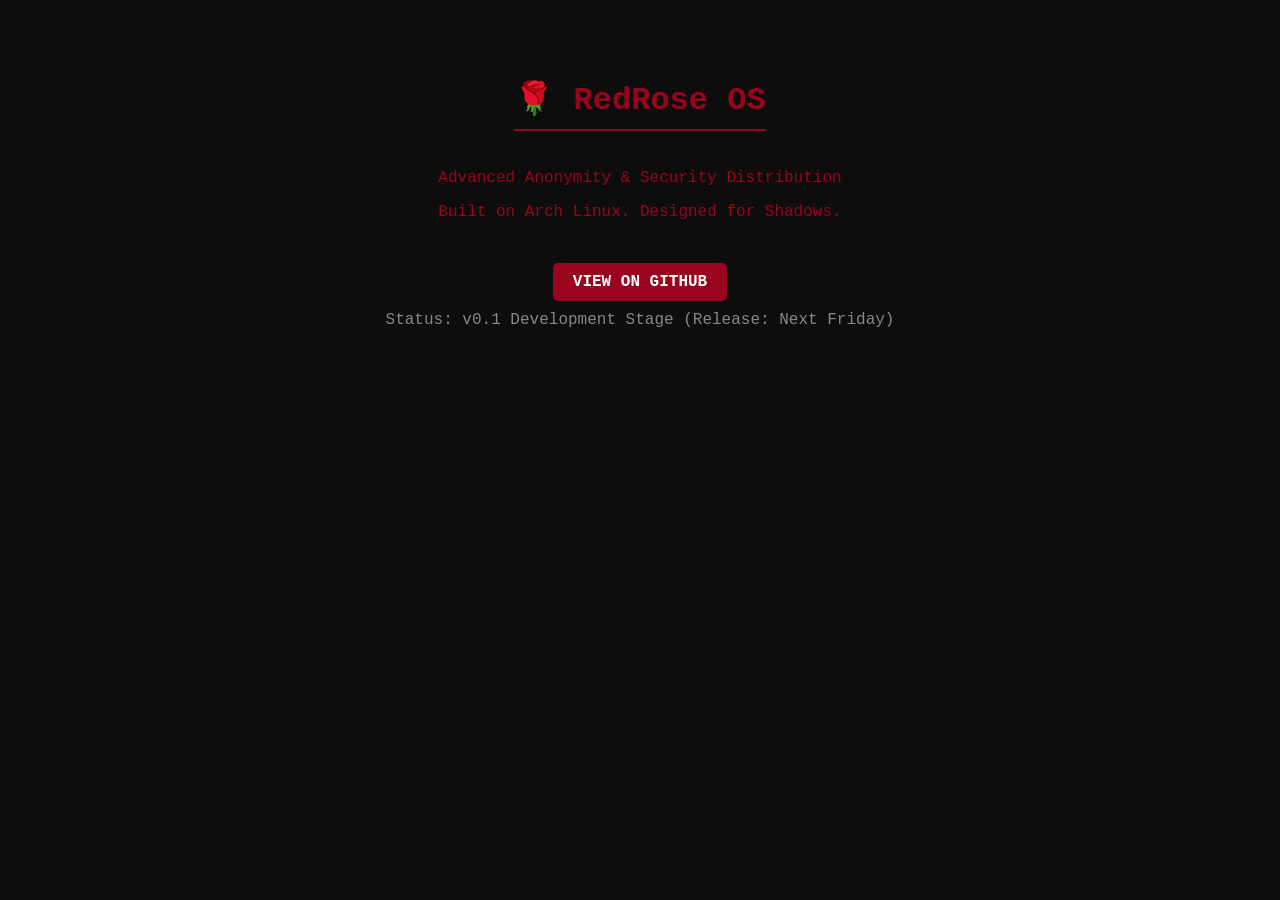
==== index.html @ 225e861d "Update index.html" ====
<!DOCTYPE html>
<html lang="en">
<head>
    <meta charset="UTF-8">
    <title>RedRose OS | Private & Powerful</title>
    <style>
        body { background-color: #0d0d0d; color: #9a031e; font-family: 'Courier New', Courier, monospace; text-align: center; padding: 50px; }
        h1 { border-bottom: 2px solid #9a031e; display: inline-block; padding-bottom: 10px; }
        .btn { color: #fff; background: #9a031e; padding: 10px 20px; text-decoration: none; border-radius: 5px; font-weight: bold; }
        .status { color: #888; margin-top: 20px; }
    </style>
</head>
<body>
    <h1>🌹 RedRose OS</h1>
    <p>Advanced Anonymity & Security Distribution</p>
    <p>Built on Arch Linux. Designed for Shadows.</p>
    <br><br>
    <a href="https://github.com/cdassapy/RedRoseOS" class="btn">VIEW ON GITHUB</a>
    <div class="status">Status: v0.1 Development Stage (Release: Next Friday)</div>
</body>
</html>
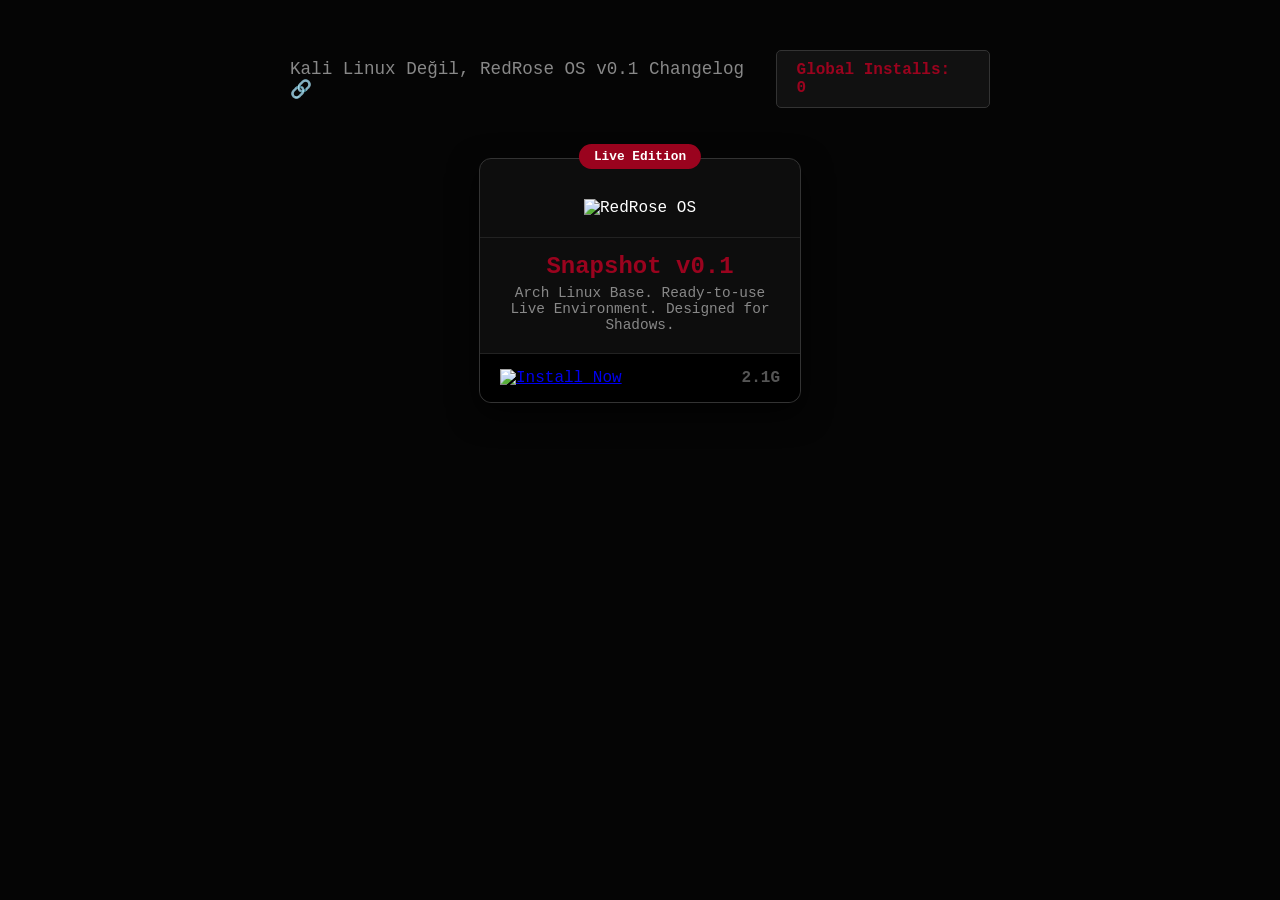
==== commit d2bf4517: "Update index.html" ====
--- a/index.html
+++ b/index.html
@@ -2,20 +2,41 @@
 <html lang="en">
 <head>
     <meta charset="UTF-8">
-    <title>RedRose OS | Private & Powerful</title>
-    <style>
-        body { background-color: #0d0d0d; color: #9a031e; font-family: 'Courier New', Courier, monospace; text-align: center; padding: 50px; }
-        h1 { border-bottom: 2px solid #9a031e; display: inline-block; padding-bottom: 10px; }
-        .btn { color: #fff; background: #9a031e; padding: 10px 20px; text-decoration: none; border-radius: 5px; font-weight: bold; }
-        .status { color: #888; margin-top: 20px; }
-    </style>
+    <meta name="viewport" content="width=device-width, initial-scale=1.0">
+    <title>RedROSE OS | Downloads</title>
+    <link rel="stylesheet" href="style.css">
 </head>
 <body>
-    <h1>🌹 RedRose OS</h1>
-    <p>Advanced Anonymity & Security Distribution</p>
-    <p>Built on Arch Linux. Designed for Shadows.</p>
-    <br><br>
-    <a href="https://github.com/cdassapy/RedRoseOS" class="btn">VIEW ON GITHUB</a>
-    <div class="status">Status: v0.1 Development Stage (Release: Next Friday)</div>
+
+    <div class="top-bar">
+        <a href="https://github.com/cdassapy/RedRoseOS/commits/main" class="changelog">Kali Linux Değil, RedRose OS v0.1 Changelog 🔗</a>
+        <div class="counter-box">
+            <span>Global Installs: </span>
+            <span id="download-count">0</span> </div>
+    </div>
+
+    <div class="card-container">
+        <div class="download-card">
+            <div class="recommended-badge">Live Edition</div>
+            
+            <div class="card-header">
+                <img src="logo.png" alt="RedRose OS" class="card-logo">
+            </div>
+
+            <div class="card-title">Snapshot v0.1</div>
+            <div class="card-desc">
+                Arch Linux Base. Ready-to-use Live Environment. Designed for Shadows.
+            </div>
+
+            <div class="card-controls">
+                <a href="#" id="download-btn">
+                    <img src="install.png" alt="Install Now" class="install-btn-img">
+                </a>
+                <span class="size">2.1G</span>
+            </div>
+        </div>
+    </div>
+
+    <script src="script.js"></script>
 </body>
 </html>
--- a/style.css
+++ b/style.css
@@ -0,0 +1,73 @@
+
+body { 
+    background-color: #050505; 
+    color: #fff; 
+    font-family: 'Courier New', monospace; 
+    display: flex; 
+    flex-direction: column; 
+    align-items: center; 
+    margin: 0; 
+    padding: 50px; 
+}
+
+.top-bar { 
+    display: flex; 
+    justify-content: space-between; 
+    width: 100%; 
+    max-width: 700px; 
+    margin-bottom: 50px; 
+    align-items: center;
+}
+.changelog { color: #888; text-decoration: none; font-size: 1.1rem; }
+.changelog:hover { color: #9a031e; }
+.counter-box { 
+    background: #111; 
+    padding: 10px 20px; 
+    border: 1px solid #333; 
+    border-radius: 5px; 
+    color: #9a031e; 
+    font-weight: bold;
+}
+
+.download-card { 
+    background: #0d0d0d; 
+    border-radius: 12px; 
+    border: 1px solid #333; 
+    width: 320px; 
+    position: relative; 
+    text-align: center; 
+    box-shadow: 0 10px 30px rgba(0,0,0,0.8); 
+    transition: 0.3s; 
+}
+.download-card:hover { border-color: #9a031e; box-shadow: 0 0 20px rgba(154, 3, 30, 0.4); }
+
+.recommended-badge { 
+    background-color: #9a031e; 
+    color: #fff; 
+    padding: 5px 15px; 
+    border-radius: 20px; 
+    font-size: 0.8rem; 
+    font-weight: bold; 
+    position: absolute; 
+    top: -15px; 
+    left: 50%; 
+    transform: translateX(-50%); 
+}
+.card-header { padding: 40px 0 20px 0; border-bottom: 1px solid #222; }
+.card-logo { width: 120px; height: 120px; object-fit: contain; } /* Senin logo.png boyutları */
+.card-title { font-size: 1.5rem; font-weight: bold; margin: 15px 0 5px 0; color: #9a031e; }
+.card-desc { color: #888; font-size: 0.9rem; padding: 0 20px 20px 20px; }
+
+.card-controls { 
+    display: flex; 
+    justify-content: space-between; 
+    align-items: center; 
+    padding: 15px 20px; 
+    background: #000; 
+    border-top: 1px solid #222; 
+    border-bottom-left-radius: 12px; 
+    border-bottom-right-radius: 12px; 
+}
+.install-btn-img { width: 100px; cursor: pointer; transition: 0.2s; }
+.install-btn-img:hover { transform: scale(1.05); }
+.size { color: #555; font-weight: bold; }
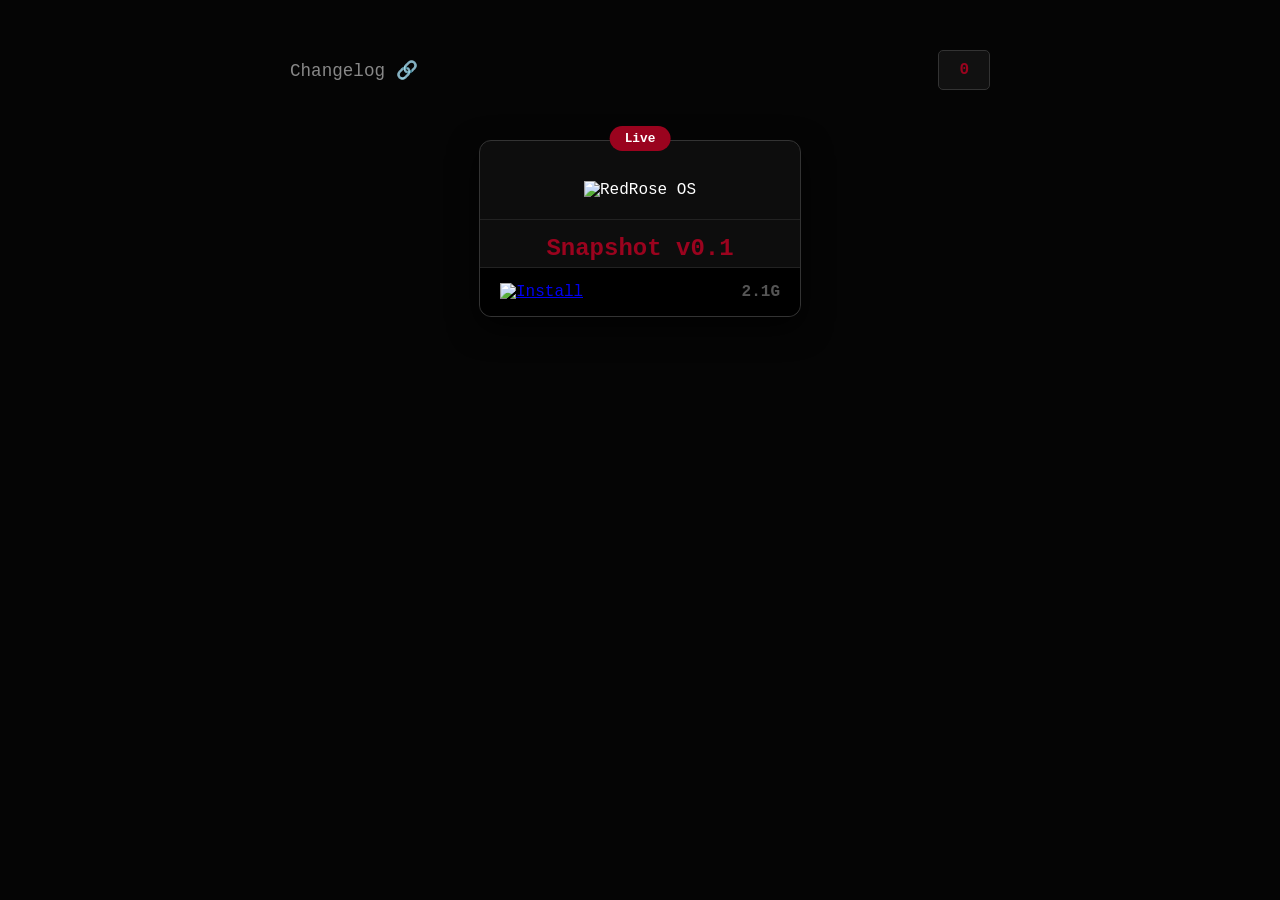
==== commit 1267a1bd: "Update index.html" ====
--- a/index.html
+++ b/index.html
@@ -3,34 +3,31 @@
 <head>
     <meta charset="UTF-8">
     <meta name="viewport" content="width=device-width, initial-scale=1.0">
-    <title>RedROSE OS | Downloads</title>
+    <title>RedRose OS</title>
     <link rel="stylesheet" href="style.css">
 </head>
 <body>
 
     <div class="top-bar">
-        <a href="https://github.com/cdassapy/RedRoseOS/commits/main" class="changelog">Kali Linux Değil, RedRose OS v0.1 Changelog 🔗</a>
+        <a href="https://github.com/cdassapy/RedRoseOS/commits/main" class="changelog">Changelog 🔗</a>
         <div class="counter-box">
-            <span>Global Installs: </span>
-            <span id="download-count">0</span> </div>
+            <span id="download-count">0</span>
+        </div>
     </div>
 
     <div class="card-container">
         <div class="download-card">
-            <div class="recommended-badge">Live Edition</div>
+            <div class="recommended-badge">Live</div>
             
             <div class="card-header">
                 <img src="logo.png" alt="RedRose OS" class="card-logo">
             </div>
 
             <div class="card-title">Snapshot v0.1</div>
-            <div class="card-desc">
-                Arch Linux Base. Ready-to-use Live Environment. Designed for Shadows.
-            </div>
 
             <div class="card-controls">
                 <a href="#" id="download-btn">
-                    <img src="install.png" alt="Install Now" class="install-btn-img">
+                    <img src="install.png" alt="Install" class="install-btn-img">
                 </a>
                 <span class="size">2.1G</span>
             </div>
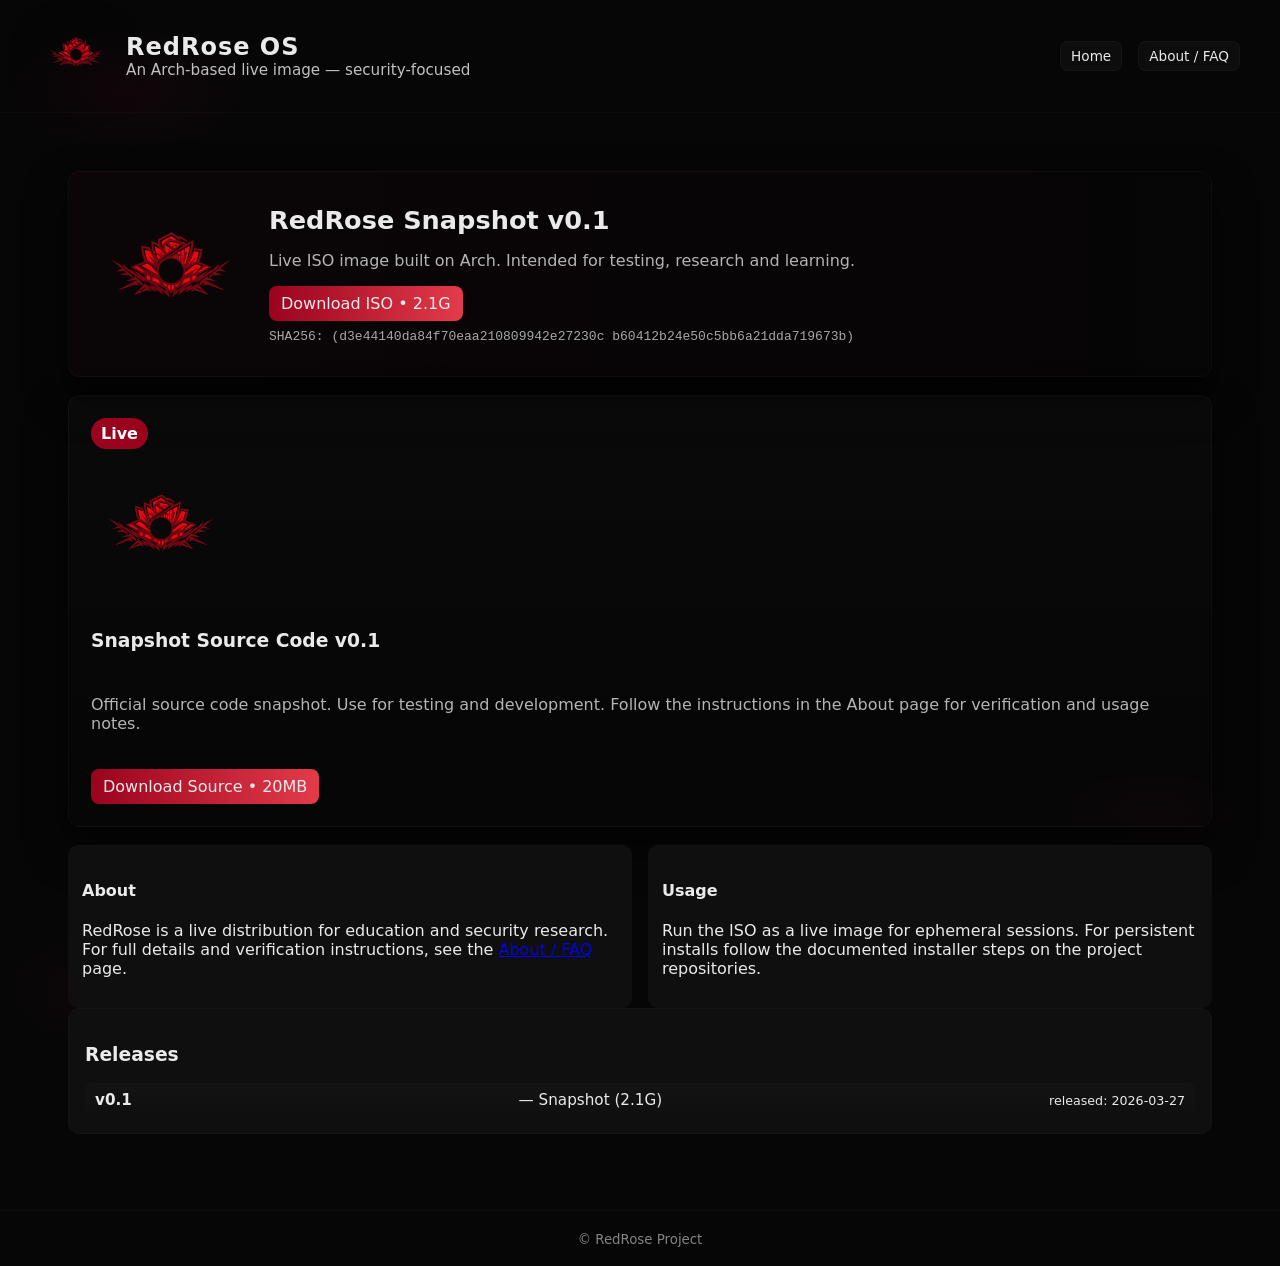
==== commit bc7c280e: "Update index.html" ====
--- a/index.html
+++ b/index.html
@@ -1,39 +1,87 @@
 <!DOCTYPE html>
-<html lang="en">
+<html lang="tr">
 <head>
     <meta charset="UTF-8">
     <meta name="viewport" content="width=device-width, initial-scale=1.0">
-    <title>RedRose OS</title>
+    <title>RedRose OS - İndir</title>
     <link rel="stylesheet" href="style.css">
 </head>
 <body>
 
-    <div class="top-bar">
-        <a href="https://github.com/cdassapy/RedRoseOS/commits/main" class="changelog">Changelog 🔗</a>
-        <div class="counter-box">
-            <span id="download-count">0</span>
+<header class="site-header">
+    <div class="brand">
+    
+        <img src="logo.png" alt="Logo" class="logo">
+        <div>
+            <h1>RedRose OS</h1>
+            <p class="tag">An Arch-based live image — security-focused</p>
         </div>
     </div>
+    <nav class="top-actions">
+        <a href="index.html" class="btn small">Home</a>
+        <a href="info.html" class="btn small">About / FAQ</a>
+    
+    </nav>
+</header>
 
-    <div class="card-container">
-        <div class="download-card">
-            <div class="recommended-badge">Live</div>
-            
-            <div class="card-header">
-                <img src="logo.png" alt="RedRose OS" class="card-logo">
-            </div>
+<main class="layout">
 
-            <div class="card-title">Snapshot v0.1</div>
-
-            <div class="card-controls">
-                <a href="#" id="download-btn">
-                    <img src="install.png" alt="Install" class="install-btn-img">
-                </a>
-                <span class="size">2.1G</span>
+    <section class="content">
+        <div class="hero panel">
+            <div class="hero-inner">
+                <img src="logo.png" alt="Logo" class="hero-logo">
+                <div class="hero-text">
+                    <h2>RedRose Snapshot v0.1</h2>
+                    <p class="muted">Live ISO image built on Arch. 
+                        Intended for testing, research and learning.</p>
+                    <div class="hero-cta">
+                        <a id="download-btn" class="btn primary" href="https://mega.nz/file/ygZwjIYb#uu7ltdagS09-iNlkK64AnAhlKyXO73M9vUG11NQ1Mr0" download>Download ISO • 2.1G</a>
+                    </div>
+                    <div class="meta">SHA256: <code id="sha256">(d3e44140da84f70eaa210809942e27230c
+                        b60412b24e50c5bb6a21dda719673b)</code></div>
+                </div>
             </div>
         </div>
-    </div>
 
-    <script src="script.js"></script>
+        
+
+        <div class="download-card">
+            <div class="badge">Live</div>
+            <div class="card-body">
+                <img src="logo.png" alt="Logo" class="card-logo">
+                <h3>Snapshot Source Code v0.1</h3>
+                <p class="muted">Official source code snapshot. Use for testing and development. Follow the instructions in the About page for verification and usage notes.</p>
+
+                <div class="actions">
+                    <a id="download-btn" class="btn primary" href="https://github.com/cdassapy/RedRoseOS/releases/download/redrose_snapshot/RedROSE_source_v0.1.tar.gz" download>Download Source • 20MB</a>
+                </div>
+            </div>
+        </div>
+
+        <div class="info-grid">
+            <article class="info">
+                <h4>About</h4>
+                <p>RedRose is a live distribution for education and security research. For full details and verification instructions, see the <a href="info.html">About / FAQ</a> page.</p>
+            </article>
+            <article class="info">
+                <h4>Usage</h4>
+                <p>Run the ISO as a live image for ephemeral sessions. For persistent installs follow the documented installer steps on the project repositories.</p>
+            </article>
+        </div>
+        
+        <section class="panel releases">
+            <h3>Releases</h3>
+            <ul class="list">
+                <li><strong>v0.1</strong> — Snapshot (2.1G) <small>released: 2026-03-27</small></li>
+            </ul>
+        </section>
+    </section>
+</main>
+
+<footer class="site-footer">
+    <small>© RedRose Project </small>
+</footer>
+
+<script src="script.js"></script>
 </body>
 </html>
--- a/style.css
+++ b/style.css
@@ -1,73 +1,99 @@
-
-body { 
-    background-color: #050505; 
-    color: #fff; 
-    font-family: 'Courier New', monospace; 
-    display: flex; 
-    flex-direction: column; 
-    align-items: center; 
-    margin: 0; 
-    padding: 50px; 
+:root{
+    --bg:#070607;
+    --panel:#0f0f0f;
+    --muted:#9a031e;
+    --accent:#e33b4a;
+    --glass:rgba(255,255,255,0.03);
+    --text:#eaeaea;
 }
 
-.top-bar { 
-    display: flex; 
-    justify-content: space-between; 
-    width: 100%; 
-    max-width: 700px; 
-    margin-bottom: 50px; 
-    align-items: center;
-}
-.changelog { color: #888; text-decoration: none; font-size: 1.1rem; }
-.changelog:hover { color: #9a031e; }
-.counter-box { 
-    background: #111; 
-    padding: 10px 20px; 
-    border: 1px solid #333; 
-    border-radius: 5px; 
-    color: #9a031e; 
-    font-weight: bold;
+*{box-sizing:border-box}
+html,body{height:100%;margin:0;font-family:Inter, system-ui, -apple-system, 'Segoe UI', Roboto, 'Helvetica Neue', Arial}
+body{
+    background: radial-gradient(1200px 600px at 10% 10%, rgba(154,3,30,0.07), transparent 10%),
+                radial-gradient(900px 400px at 90% 90%, rgba(154,3,30,0.04), transparent 10%),
+                var(--bg);
+    color:var(--text);
 }
 
-.download-card { 
-    background: #0d0d0d; 
-    border-radius: 12px; 
-    border: 1px solid #333; 
-    width: 320px; 
-    position: relative; 
-    text-align: center; 
-    box-shadow: 0 10px 30px rgba(0,0,0,0.8); 
-    transition: 0.3s; 
+.site-header{display:flex;justify-content:space-between;align-items:center;padding:20px 40px;border-bottom:1px solid rgba(255,255,255,0.02)}
+.brand{display:flex;align-items:center;gap:14px}
+.logo{width:72px;height:72px;object-fit:contain;filter:drop-shadow(0 10px 24px rgba(0,0,0,0.6))}
+.brand h1{margin:0;font-size:1.5rem;letter-spacing:1px}
+.tag{margin:0;color:rgba(255,255,255,0.75);font-size:0.95rem}
+
+.top-actions{display:flex;align-items:center;gap:16px}
+.btn{background:var(--glass);border:1px solid rgba(255,255,255,0.03);color:var(--text);padding:8px 12px;border-radius:8px;cursor:pointer;text-decoration:none}
+.btn.small{padding:6px 10px;font-size:0.85rem}
+.btn.primary{background:linear-gradient(90deg,var(--muted),var(--accent));border:none}
+.btn.ghost{background:transparent;border:1px solid rgba(255,255,255,0.06)}
+.download-bubble{background:linear-gradient(90deg,var(--muted),#ff6b6b);padding:8px 12px;border-radius:999px;font-weight:600;color:#fff}
+
+.layout{display:flex;gap:24px;padding:28px;max-width:1200px;margin:30px auto}
+.sidebar{width:300px;flex:0 0 300px}
+.panel{background:var(--panel);padding:16px;border-radius:12px;margin-bottom:18px;border:1px solid rgba(255,255,255,0.02)}
+.panel h2{margin:0 0 10px 0;font-size:1.05rem}
+.list{list-style:none;padding:0;margin:0;display:flex;flex-direction:column;gap:8px}
+.list li{background:linear-gradient(180deg,rgba(255,255,255,0.02),transparent);padding:8px 10px;border-radius:8px;font-size:0.95rem;display:flex;justify-content:space-between;align-items:center}
+.panel-foot{margin-top:10px;color:rgba(255,255,255,0.7);font-size:0.9rem}
+
+.content{flex:1}
+.download-card{background:linear-gradient(180deg, rgba(255,255,255,0.02), transparent);padding:22px;border-radius:12px;border:1px solid rgba(255,255,255,0.03);box-shadow:0 20px 40px rgba(0,0,0,0.6)}
+.badge{display:inline-block;background:var(--muted);color:#fff;padding:6px 10px;border-radius:999px;font-weight:700;margin-bottom:12px}
+.card-body{display:flex;flex-direction:column;align-items:flex-start;gap:10px}
+.card-logo{width:140px}
+.muted{color:rgba(255,255,255,0.7)}
+.actions{display:flex;gap:12px;margin-top:10px}
+
+.hero{padding:22px;border-radius:12px;border:1px solid rgba(255,255,255,0.03);box-shadow:0 20px 40px rgba(0,0,0,0.6);background:linear-gradient(90deg, rgba(154,3,30,0.03), transparent)}
+.hero-inner{display:flex;gap:18px;align-items:center}
+.hero-logo{width:160px}
+.hero-text h2{margin:0;font-size:1.6rem}
+.hero-cta{margin-top:12px;display:flex;gap:10px}
+.meta{margin-top:8px;color:rgba(255,255,255,0.65);font-family:monospace}
+
+.releases .list li{display:flex;justify-content:space-between;gap:12px}
+
+.info-grid{display:grid;grid-template-columns:repeat(auto-fit,minmax(240px,1fr));gap:16px;margin-top:18px}
+.info{background:var(--panel);padding:14px;border-radius:10px}
+
+.site-footer{padding:18px 40px;color:rgba(255,255,255,0.5);text-align:center;border-top:1px solid rgba(255,255,255,0.02);margin-top:30px}
+
+@media (max-width:860px){
+    .layout{flex-direction:column;padding:12px;gap:12px}
+    .sidebar{width:100%;order:2}
+    .site-header{padding:12px}
+    .logo{width:48px;height:48px}
+    .brand h1{font-size:1.1rem}
+    .hero-inner{flex-direction:column;align-items:flex-start}
+    .hero-logo{width:120px}
+    .card-logo{width:100px}
+    .download-card{padding:16px}
+    .btn{padding:8px 10px}
+    img{max-width:100%;height:auto}
 }
-.download-card:hover { border-color: #9a031e; box-shadow: 0 0 20px rgba(154, 3, 30, 0.4); }
 
-.recommended-badge { 
-    background-color: #9a031e; 
-    color: #fff; 
-    padding: 5px 15px; 
-    border-radius: 20px; 
-    font-size: 0.8rem; 
-    font-weight: bold; 
-    position: absolute; 
-    top: -15px; 
-    left: 50%; 
-    transform: translateX(-50%); 
+.wallpaper-box{height:160px;background:linear-gradient(180deg,rgba(0,0,0,0.15),transparent);display:flex;align-items:center;justify-content:center;border-radius:8px;overflow:hidden}
+.wallpaper-box img{width:100%;height:100%;object-fit:cover;opacity:1}
+.wallpaper-panel h3{margin-top:0}
+
+.faq-item{border-top:1px solid rgba(255,255,255,0.03);padding:10px 0}
+.faq-question{cursor:pointer;font-weight:600}
+.faq-answer{display:none;color:rgba(255,255,255,0.8);margin-top:6px}
+.faq-answer.open{display:block}
+
+/* Open sources panel */
+.open-sources .list li{display:flex;justify-content:space-between;align-items:center;gap:10px}
+.open-sources .list li a{color:var(--text);text-decoration:none}
+.open-sources .muted{margin-bottom:10px}
+
+/* About page specific */
+.about-page{max-width:900px;margin:20px auto;padding:24px;background:linear-gradient(180deg, rgba(255,255,255,0.01), transparent);border-radius:12px}
+.about-grid{display:grid;grid-template-columns:1fr 320px;gap:18px}
+.about-side{background:var(--panel);padding:14px;border-radius:10px}
+.about-main h2{margin-top:0}
+.checksum{font-family:monospace;background:rgba(0,0,0,0.25);padding:8px;border-radius:6px;display:inline-block}
+
+@media (max-width:860px){
+    .about-grid{grid-template-columns:1fr}
 }
-.card-header { padding: 40px 0 20px 0; border-bottom: 1px solid #222; }
-.card-logo { width: 120px; height: 120px; object-fit: contain; } /* Senin logo.png boyutları */
-.card-title { font-size: 1.5rem; font-weight: bold; margin: 15px 0 5px 0; color: #9a031e; }
-.card-desc { color: #888; font-size: 0.9rem; padding: 0 20px 20px 20px; }
-
-.card-controls { 
-    display: flex; 
-    justify-content: space-between; 
-    align-items: center; 
-    padding: 15px 20px; 
-    background: #000; 
-    border-top: 1px solid #222; 
-    border-bottom-left-radius: 12px; 
-    border-bottom-right-radius: 12px; 
-}
-.install-btn-img { width: 100px; cursor: pointer; transition: 0.2s; }
-.install-btn-img:hover { transform: scale(1.05); }
-.size { color: #555; font-weight: bold; }
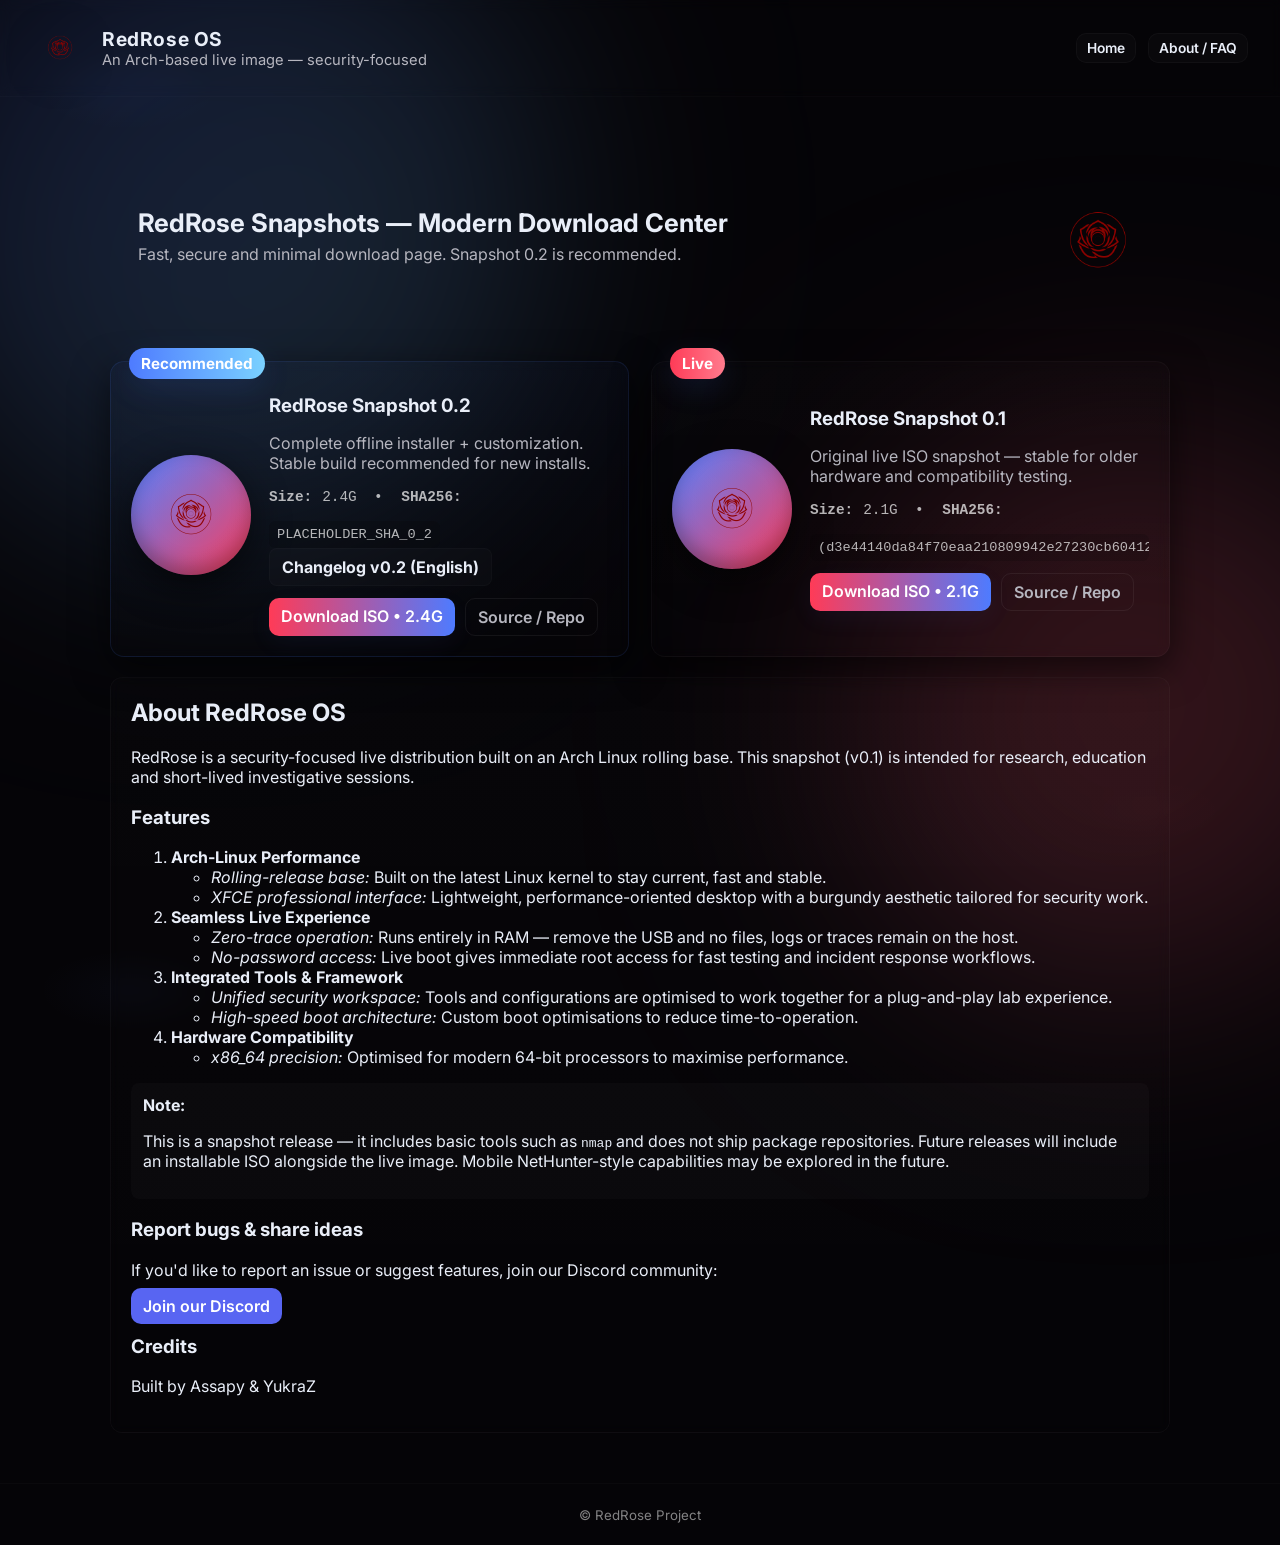
==== commit 01b9dff1: "Add files via upload" ====
--- a/index.html
+++ b/index.html
@@ -1,87 +1,170 @@
-<!DOCTYPE html>
-<html lang="tr">
-<head>
-    <meta charset="UTF-8">
-    <meta name="viewport" content="width=device-width, initial-scale=1.0">
-    <title>RedRose OS - İndir</title>
-    <link rel="stylesheet" href="style.css">
-</head>
-<body>
-
-<header class="site-header">
-    <div class="brand">
-    
-        <img src="logo.png" alt="Logo" class="logo">
-        <div>
-            <h1>RedRose OS</h1>
-            <p class="tag">An Arch-based live image — security-focused</p>
-        </div>
-    </div>
-    <nav class="top-actions">
-        <a href="index.html" class="btn small">Home</a>
-        <a href="info.html" class="btn small">About / FAQ</a>
-    
-    </nav>
-</header>
-
-<main class="layout">
-
-    <section class="content">
-        <div class="hero panel">
-            <div class="hero-inner">
-                <img src="logo.png" alt="Logo" class="hero-logo">
-                <div class="hero-text">
-                    <h2>RedRose Snapshot v0.1</h2>
-                    <p class="muted">Live ISO image built on Arch. 
-                        Intended for testing, research and learning.</p>
-                    <div class="hero-cta">
-                        <a id="download-btn" class="btn primary" href="https://mega.nz/file/ygZwjIYb#uu7ltdagS09-iNlkK64AnAhlKyXO73M9vUG11NQ1Mr0" download>Download ISO • 2.1G</a>
-                    </div>
-                    <div class="meta">SHA256: <code id="sha256">(d3e44140da84f70eaa210809942e27230c
-                        b60412b24e50c5bb6a21dda719673b)</code></div>
-                </div>
-            </div>
-        </div>
-
-        
-
-        <div class="download-card">
-            <div class="badge">Live</div>
-            <div class="card-body">
-                <img src="logo.png" alt="Logo" class="card-logo">
-                <h3>Snapshot Source Code v0.1</h3>
-                <p class="muted">Official source code snapshot. Use for testing and development. Follow the instructions in the About page for verification and usage notes.</p>
-
-                <div class="actions">
-                    <a id="download-btn" class="btn primary" href="https://github.com/cdassapy/RedRoseOS/releases/download/redrose_snapshot/RedROSE_source_v0.1.tar.gz" download>Download Source • 20MB</a>
-                </div>
-            </div>
-        </div>
-
-        <div class="info-grid">
-            <article class="info">
-                <h4>About</h4>
-                <p>RedRose is a live distribution for education and security research. For full details and verification instructions, see the <a href="info.html">About / FAQ</a> page.</p>
-            </article>
-            <article class="info">
-                <h4>Usage</h4>
-                <p>Run the ISO as a live image for ephemeral sessions. For persistent installs follow the documented installer steps on the project repositories.</p>
-            </article>
-        </div>
-        
-        <section class="panel releases">
-            <h3>Releases</h3>
-            <ul class="list">
-                <li><strong>v0.1</strong> — Snapshot (2.1G) <small>released: 2026-03-27</small></li>
-            </ul>
-        </section>
-    </section>
-</main>
-
-<footer class="site-footer">
-    <small>© RedRose Project </small>
-</footer>
-
-<script src="script.js"></script>
-</body>
-</html>
+<!DOCTYPE html>
+<html lang="en">
+<head>
+    <meta charset="UTF-8">
+    <meta name="viewport" content="width=device-width, initial-scale=1.0">
+    <title>RedRose OS - Download</title>
+    <link rel="stylesheet" href="style.css">
+</head>
+<body>
+
+<div class="bg-blurs">
+    <span class="shape shape1"></span>
+    <span class="shape shape2"></span>
+</div>
+
+<header class="site-header">
+    <div class="brand">
+        <img src="logo.png" alt="RedRose logo" class="logo">
+        <div class="brand-text">
+            <h1>RedRose OS</h1>
+            <p class="tag">An Arch-based live image — security-focused</p>
+        </div>
+    </div>
+    <nav class="top-actions">
+        <a href="index.html" class="btn small">Home</a>
+        <a href="info.html" class="btn small">About / FAQ</a>
+    </nav>
+</header>
+
+<main class="container">
+
+    <section class="hero">
+        <div class="hero-inner">
+            <div class="hero-copy">
+                <h2>RedRose Snapshots — Modern Download Center</h2>
+                <p class="muted">Fast, secure and minimal download page. Snapshot 0.2 is recommended.</p>
+            </div>
+            <div class="hero-visual">
+                <img src="logo.png" alt="RedRose logo" class="hero-logo">
+            </div>
+        </div>
+    </section>
+
+    <section id="cards" class="cards-grid">
+
+        <article class="card card-featured">
+            <div class="card-badge">Recommended</div>
+            <div class="card-graphic">
+                <div class="disc"><img src="logo.png" alt="" class="disc-img"></div>
+            </div>
+            <div class="card-body">
+                <h3>RedRose Snapshot 0.2</h3>
+                <p class="muted">Complete offline installer + customization. Stable build recommended for new installs.</p>
+                <div class="meta"><strong>Size:</strong> 2.4G &nbsp;•&nbsp; <strong>SHA256:</strong> <code>PLACEHOLDER_SHA_0_2</code></div>
+
+                <div class="changelog">
+                    <details class="changelog-details">
+                        <summary>Changelog v0.2 (English)</summary>
+                        <div class="changelog-content">
+                            <h4>System &amp; Kernel</h4>
+                            <ul>
+                                <li><strong>GZ Mode integrated:</strong> The Ghost Zone (<code>gz</code>) command was moved to <code>/usr/local/bin</code> and execution permissions (<code>755</code>) are enforced via <code>profiledef.sh</code>.</li>
+                                <li><strong>Build optimizations:</strong> Automatic cleanup routines were added to handle <code>work</code> folder and <code>/proc</code> mount issues during builds.</li>
+                            </ul>
+
+                            <h4>Interface &amp; Terminal</h4>
+                            <ul>
+                                <li><strong>Terminal identity:</strong> Replaced the Kali-inspired theme with a minimalist red-white <code>[RedRose] $</code> prompt running on <code>zsh</code>.</li>
+                                <li><strong>Font update:</strong> Fixed rendering issues and switched to <em>Noto Sans</em> and <em>JetBrains Mono Nerd Font</em> for bolder, clearer typography.</li>
+                            </ul>
+
+                            <h4>Visual Design</h4>
+                            <ul>
+                                <li><strong>New splash screen:</strong> Boot logo updated to a GRUB-compatible 8-bit (256-color) format.</li>
+                                <li><strong>Custom icon set:</strong> System-specific <code>redrose_icon.png</code> icons and application artwork added.</li>
+                                <li><strong>Default wallpaper:</strong> A black-red themed default wallpaper is included for Snapshot 0.2.</li>
+                            </ul>
+
+                            <hr/>
+                            <h4>Changelog v0.2 (Türkçe)</h4>
+                            <p><strong>Sistem ve Çekirdek</strong><br/>GZ Modu Entegre Edildi: Ghost Zone (gz) komutu /usr/local/bin altına taşındı ve çalıştırma yetkileri (755) <code>profiledef.sh</code> üzerinden sabitlendi.</p>
+                            <p><strong>Derleme Optimizasyonu</strong>: <code>work</code> klasörü ve <code>/proc</code> bağlantı hataları için otomatik temizlik yapısı kurgulandı.</p>
+                            <p><strong>Arayüz ve Terminal</strong><br/>Terminal Kimliği Değişti: Kali tabanlı tasarım yerine <code>zsh</code> üzerinde çalışan, kırmızı-beyaz minimalist <code>[RedRose] $</code> prompt yapısına geçildi.</p>
+                            <p><strong>Font Güncellemesi</strong>: Sistem genelindeki kareleşme ve font hataları giderildi; Noto Sans ve JetBrains Mono Nerd Font ile daha kalın/okunaklı yazı tipine geçildi.</p>
+                            <p><strong>Görsel Tasarım</strong><br/>Yeni Splash Ekranı: Açılış logosu GRUB uyumlu 8-bit (256 renk) formatıyla yenilendi.</p>
+                            <p>Özgün İkon Seti: Sisteme özel <code>redrose_icon.png</code> ikonları ve uygulama görselleri tanımlandı.</p>
+                            <p>Default Wallpaper: Snapshot 0.2'ye özel, siyah-kırmızı temalı yeni duvar kağıdı varsayılan olarak eklendi.</p>
+                        </div>
+                    </details>
+                </div>
+
+                <div class="card-cta">
+                    <a class="btn primary" href="#" download>Download ISO • 2.4G</a>
+                    <a class="btn ghost" href="https://github.com/itz0day/redroseos-snapshotv0.2" target="_blank" rel="noopener">Source / Repo</a>
+                </div>
+            </div>
+        </article>
+
+        <article class="card">
+            <div class="card-badge live">Live</div>
+            <div class="card-graphic small">
+                <div class="disc"><img src="logo.png" alt="" class="disc-img"></div>
+            </div>
+            <div class="card-body">
+                <h3>RedRose Snapshot 0.1</h3>
+                <p class="muted">Original live ISO snapshot — stable for older hardware and compatibility testing.</p>
+                <div class="meta"><strong>Size:</strong> 2.1G &nbsp;•&nbsp; <strong>SHA256:</strong> <code>(d3e44140da84f70eaa210809942e27230cb60412b24e50c5bb6a21dda719673b)</code></div>
+                <div class="card-cta">
+                    <a class="btn primary" href="https://mega.nz/file/ygZwjIYb#uu7ltdagS09-iNlkK64AnAhlKyXO73M9vUG11NQ1Mr0" download>Download ISO • 2.1G</a>
+                    <a class="btn ghost" href="https://github.com/itz0day/redroseos-snapshotv0.1" target="_blank" rel="noopener">Source / Repo</a>
+                </div>
+            </div>
+        </article>
+
+    </section>
+
+    <section class="about-page panel">
+        <h2>About RedRose OS</h2>
+        <p>RedRose is a security-focused live distribution built on an Arch Linux rolling base. This snapshot (v0.1) is intended for research, education and short-lived investigative sessions.</p>
+
+        <h3>Features</h3>
+        <ol>
+            <li><strong>Arch-Linux Performance</strong>
+                <ul>
+                    <li><em>Rolling-release base:</em> Built on the latest Linux kernel to stay current, fast and stable.</li>
+                    <li><em>XFCE professional interface:</em> Lightweight, performance-oriented desktop with a burgundy aesthetic tailored for security work.</li>
+                </ul>
+            </li>
+            <li><strong>Seamless Live Experience</strong>
+                <ul>
+                    <li><em>Zero-trace operation:</em> Runs entirely in RAM — remove the USB and no files, logs or traces remain on the host.</li>
+                    <li><em>No-password access:</em> Live boot gives immediate root access for fast testing and incident response workflows.</li>
+                </ul>
+            </li>
+            <li><strong>Integrated Tools &amp; Framework</strong>
+                <ul>
+                    <li><em>Unified security workspace:</em> Tools and configurations are optimised to work together for a plug-and-play lab experience.</li>
+                    <li><em>High-speed boot architecture:</em> Custom boot optimisations to reduce time-to-operation.</li>
+                </ul>
+            </li>
+            <li><strong>Hardware Compatibility</strong>
+                <ul>
+                    <li><em>x86_64 precision:</em> Optimised for modern 64-bit processors to maximise performance.</li>
+                </ul>
+            </li>
+        </ol>
+
+        <div class="panel note-panel" style="margin-top:12px">
+            <strong>Note:</strong>
+            <p>This is a snapshot release — it includes basic tools such as <code>nmap</code> and does not ship package repositories. Future releases will include an installable ISO alongside the live image. Mobile NetHunter-style capabilities may be explored in the future.</p>
+        </div>
+
+        <h3>Report bugs &amp; share ideas</h3>
+        <p>If you'd like to report an issue or suggest features, join our Discord community:</p>
+        <p>
+            <a href="https://discord.gg/SsEprcjTAU" target="_blank" rel="noopener" class="btn" style="background:#5865F2;border:none;color:#fff">Join our Discord</a>
+        </p>
+
+        <h3>Credits</h3>
+        <p>Built by Assapy &amp; YukraZ</p>
+    </section>
+
+</main>
+
+<footer class="site-footer">
+    <small>© RedRose Project</small>
+</footer>
+
+</body>
+</html>
--- a/style.css
+++ b/style.css
@@ -1,99 +1,156 @@
-:root{
-    --bg:#070607;
-    --panel:#0f0f0f;
-    --muted:#9a031e;
-    --accent:#e33b4a;
-    --glass:rgba(255,255,255,0.03);
-    --text:#eaeaea;
-}
-
-*{box-sizing:border-box}
-html,body{height:100%;margin:0;font-family:Inter, system-ui, -apple-system, 'Segoe UI', Roboto, 'Helvetica Neue', Arial}
-body{
-    background: radial-gradient(1200px 600px at 10% 10%, rgba(154,3,30,0.07), transparent 10%),
-                radial-gradient(900px 400px at 90% 90%, rgba(154,3,30,0.04), transparent 10%),
-                var(--bg);
-    color:var(--text);
-}
-
-.site-header{display:flex;justify-content:space-between;align-items:center;padding:20px 40px;border-bottom:1px solid rgba(255,255,255,0.02)}
-.brand{display:flex;align-items:center;gap:14px}
-.logo{width:72px;height:72px;object-fit:contain;filter:drop-shadow(0 10px 24px rgba(0,0,0,0.6))}
-.brand h1{margin:0;font-size:1.5rem;letter-spacing:1px}
-.tag{margin:0;color:rgba(255,255,255,0.75);font-size:0.95rem}
-
-.top-actions{display:flex;align-items:center;gap:16px}
-.btn{background:var(--glass);border:1px solid rgba(255,255,255,0.03);color:var(--text);padding:8px 12px;border-radius:8px;cursor:pointer;text-decoration:none}
-.btn.small{padding:6px 10px;font-size:0.85rem}
-.btn.primary{background:linear-gradient(90deg,var(--muted),var(--accent));border:none}
-.btn.ghost{background:transparent;border:1px solid rgba(255,255,255,0.06)}
-.download-bubble{background:linear-gradient(90deg,var(--muted),#ff6b6b);padding:8px 12px;border-radius:999px;font-weight:600;color:#fff}
-
-.layout{display:flex;gap:24px;padding:28px;max-width:1200px;margin:30px auto}
-.sidebar{width:300px;flex:0 0 300px}
-.panel{background:var(--panel);padding:16px;border-radius:12px;margin-bottom:18px;border:1px solid rgba(255,255,255,0.02)}
-.panel h2{margin:0 0 10px 0;font-size:1.05rem}
-.list{list-style:none;padding:0;margin:0;display:flex;flex-direction:column;gap:8px}
-.list li{background:linear-gradient(180deg,rgba(255,255,255,0.02),transparent);padding:8px 10px;border-radius:8px;font-size:0.95rem;display:flex;justify-content:space-between;align-items:center}
-.panel-foot{margin-top:10px;color:rgba(255,255,255,0.7);font-size:0.9rem}
-
-.content{flex:1}
-.download-card{background:linear-gradient(180deg, rgba(255,255,255,0.02), transparent);padding:22px;border-radius:12px;border:1px solid rgba(255,255,255,0.03);box-shadow:0 20px 40px rgba(0,0,0,0.6)}
-.badge{display:inline-block;background:var(--muted);color:#fff;padding:6px 10px;border-radius:999px;font-weight:700;margin-bottom:12px}
-.card-body{display:flex;flex-direction:column;align-items:flex-start;gap:10px}
-.card-logo{width:140px}
-.muted{color:rgba(255,255,255,0.7)}
-.actions{display:flex;gap:12px;margin-top:10px}
-
-.hero{padding:22px;border-radius:12px;border:1px solid rgba(255,255,255,0.03);box-shadow:0 20px 40px rgba(0,0,0,0.6);background:linear-gradient(90deg, rgba(154,3,30,0.03), transparent)}
-.hero-inner{display:flex;gap:18px;align-items:center}
-.hero-logo{width:160px}
-.hero-text h2{margin:0;font-size:1.6rem}
-.hero-cta{margin-top:12px;display:flex;gap:10px}
-.meta{margin-top:8px;color:rgba(255,255,255,0.65);font-family:monospace}
-
-.releases .list li{display:flex;justify-content:space-between;gap:12px}
-
-.info-grid{display:grid;grid-template-columns:repeat(auto-fit,minmax(240px,1fr));gap:16px;margin-top:18px}
-.info{background:var(--panel);padding:14px;border-radius:10px}
-
-.site-footer{padding:18px 40px;color:rgba(255,255,255,0.5);text-align:center;border-top:1px solid rgba(255,255,255,0.02);margin-top:30px}
-
-@media (max-width:860px){
-    .layout{flex-direction:column;padding:12px;gap:12px}
-    .sidebar{width:100%;order:2}
-    .site-header{padding:12px}
-    .logo{width:48px;height:48px}
-    .brand h1{font-size:1.1rem}
-    .hero-inner{flex-direction:column;align-items:flex-start}
-    .hero-logo{width:120px}
-    .card-logo{width:100px}
-    .download-card{padding:16px}
-    .btn{padding:8px 10px}
-    img{max-width:100%;height:auto}
-}
-
-.wallpaper-box{height:160px;background:linear-gradient(180deg,rgba(0,0,0,0.15),transparent);display:flex;align-items:center;justify-content:center;border-radius:8px;overflow:hidden}
-.wallpaper-box img{width:100%;height:100%;object-fit:cover;opacity:1}
-.wallpaper-panel h3{margin-top:0}
-
-.faq-item{border-top:1px solid rgba(255,255,255,0.03);padding:10px 0}
-.faq-question{cursor:pointer;font-weight:600}
-.faq-answer{display:none;color:rgba(255,255,255,0.8);margin-top:6px}
-.faq-answer.open{display:block}
-
-/* Open sources panel */
-.open-sources .list li{display:flex;justify-content:space-between;align-items:center;gap:10px}
-.open-sources .list li a{color:var(--text);text-decoration:none}
-.open-sources .muted{margin-bottom:10px}
-
-/* About page specific */
-.about-page{max-width:900px;margin:20px auto;padding:24px;background:linear-gradient(180deg, rgba(255,255,255,0.01), transparent);border-radius:12px}
-.about-grid{display:grid;grid-template-columns:1fr 320px;gap:18px}
-.about-side{background:var(--panel);padding:14px;border-radius:10px}
-.about-main h2{margin-top:0}
-.checksum{font-family:monospace;background:rgba(0,0,0,0.25);padding:8px;border-radius:6px;display:inline-block}
-
-@media (max-width:860px){
-    .about-grid{grid-template-columns:1fr}
-}
+@import url('https://fonts.googleapis.com/css2?family=Inter:wght@300;400;600;700;800&display=swap');
+
+:root{
+    --bg:#050407;
+    --panel:#0d0f14;
+    --muted:#b6b6bf;
+    --accent:#ff3b57;
+    --accent2:#4e7bff;
+    --glass:rgba(255,255,255,0.03);
+    --card-glass:rgba(255,255,255,0.02);
+    --text:#e9eef8;
+    --success:#5be37a;
+}
+
+*{box-sizing:border-box}
+html,body{height:100%;margin:0;font-family:Inter, system-ui, -apple-system, 'Segoe UI', Roboto, 'Helvetica Neue', Arial}
+body{
+    background: radial-gradient(900px 400px at 10% 10%, rgba(78,123,255,0.03), transparent 10%),
+                radial-gradient(700px 300px at 90% 90%, rgba(255,59,87,0.02), transparent 10%),
+                var(--bg);
+    color:var(--text);
+    -webkit-font-smoothing:antialiased;
+    -moz-osx-font-smoothing:grayscale;
+}
+
+.site-header{display:flex;justify-content:space-between;align-items:center;padding:20px 32px;border-bottom:1px solid rgba(255,255,255,0.02);backdrop-filter:blur(6px)}
+.brand{display:flex;align-items:center;gap:14px}
+.logo{width:56px;height:56px;object-fit:contain;filter:drop-shadow(0 8px 24px rgba(0,0,0,0.6))}
+.brand-text h1{margin:0;font-size:1.2rem;letter-spacing:0.6px}
+.tag{margin:0;color:var(--muted);font-size:0.92rem}
+
+.top-actions{display:flex;align-items:center;gap:12px}
+.btn{background:var(--card-glass);border:1px solid rgba(255,255,255,0.03);color:var(--text);padding:8px 12px;border-radius:10px;cursor:pointer;text-decoration:none;font-weight:600}
+.btn.small{padding:6px 10px;font-size:0.86rem}
+.btn.primary{background:linear-gradient(90deg,var(--accent),var(--accent2));border:none;color:#fff;box-shadow:0 8px 24px rgba(78,123,255,0.06)}
+.btn.ghost{background:transparent;border:1px solid rgba(255,255,255,0.06);color:var(--muted)}
+
+.container{max-width:1100px;margin:30px auto;padding:20px}
+.hero{padding:28px;border-radius:12px}
+.hero-inner{display:flex;align-items:center;justify-content:space-between;gap:20px}
+.hero-copy h2{margin:0;font-size:1.6rem}
+.hero-copy .muted{margin-top:6px;color:var(--muted)}
+.hero-logo{width:88px}
+
+.cards-grid{display:grid;grid-template-columns:repeat(auto-fit,minmax(320px,1fr));gap:22px;margin-top:22px}
+.card{background:linear-gradient(180deg, rgba(255,255,255,0.01), rgba(255,255,255,0.005));padding:20px;border-radius:14px;border:1px solid rgba(255,255,255,0.03);box-shadow:0 12px 36px rgba(0,0,0,0.6);display:flex;gap:18px;align-items:center;transition:transform 220ms cubic-bezier(.2,.9,.2,1),box-shadow 220ms}
+.card:hover{transform:translateY(-6px);box-shadow:0 30px 60px rgba(0,0,0,0.7)}
+.card-featured{border:1px solid rgba(78,123,255,0.12);background:linear-gradient(180deg, rgba(78,123,255,0.03), rgba(255,255,255,0.005));}
+.card-graphic{flex:0 0 120px;display:flex;align-items:center;justify-content:center}
+.card-graphic.small{flex:0 0 96px}
+.disc{width:120px;height:120px;border-radius:999px;display:flex;align-items:center;justify-content:center;background:radial-gradient(circle at 35% 30%, rgba(255,255,255,0.04), transparent), linear-gradient(135deg,var(--accent2), var(--accent));box-shadow:0 12px 36px rgba(0,0,0,0.6), inset 0 -8px 18px rgba(0,0,0,0.28)}
+.disc-img{width:64px}
+
+.card-body{flex:1;min-width:0}
+.card-body h3{margin:0 0 8px 0}
+.muted{color:var(--muted)}
+.meta{margin-top:8px;color:rgba(255,255,255,0.7);font-family:monospace;font-size:0.9rem;display:flex;flex-wrap:wrap;gap:10px;align-items:center}
+.meta code{display:inline-block;margin-top:6px;background:rgba(0,0,0,0.16);padding:6px 8px;border-radius:6px;max-width:100%;overflow-x:auto;white-space:nowrap;min-width:0;font-family:monospace;font-size:0.85rem}
+.card-cta{margin-top:12px;display:flex;gap:10px;flex-wrap:wrap}
+.card-links{margin-top:10px}
+
+.card-featured{position:relative;padding-top:32px}
+.card-badge{position:absolute;top:-14px;left:18px;background:linear-gradient(90deg,var(--accent2),#7ad1ff);color:#fff;padding:6px 12px;border-radius:999px;font-weight:700;box-shadow:0 10px 30px rgba(78,123,255,0.12);z-index:3;font-size:0.95rem;white-space:nowrap}
+.card-badge.live{background:linear-gradient(90deg,var(--accent),#ff7b8d)}
+.card{position:relative;z-index:2}
+
+.info-grid{display:grid;grid-template-columns:repeat(auto-fit,minmax(260px,1fr));gap:16px;margin-top:20px}
+.info{background:var(--panel);padding:18px;border-radius:10px;border:1px solid rgba(255,255,255,0.02)}
+
+.site-footer{padding:20px;margin-top:28px;color:rgba(255,255,255,0.5);text-align:center;border-top:1px solid rgba(255,255,255,0.02)}
+
+@media (max-width:880px){
+    .hero-inner{flex-direction:column;align-items:flex-start}
+    .card{flex-direction:column;align-items:flex-start;padding:16px}
+    .card-graphic{width:100%;justify-content:flex-start}
+    .card-graphic.small{width:100%}
+    .disc{margin-bottom:8px}
+    .cards-grid{grid-template-columns:1fr}
+    .hero-logo{width:72px}
+    .card-cta a{flex:1 1 100%;display:inline-flex;justify-content:center}
+    .card-badge{left:16px;top:-12px;font-size:0.85rem;padding:6px 10px}
+    .meta code{white-space:normal;overflow-wrap:break-word}
+}
+
+@media (max-width:480px){
+    .card{padding:12px;gap:12px}
+    .disc{width:88px;height:88px}
+    .disc-img{width:48px}
+    .card-badge{left:12px;top:-10px;font-size:0.8rem}
+    .card-graphic{display:flex;justify-content:center}
+    .card-cta a{padding:10px 12px}
+    .meta{font-size:0.85rem}
+}
+
+@media (prefers-reduced-motion:reduce){
+    .card,.btn{transition:none}
+}
+
+.link{color:var(--accent2);text-decoration:none;font-weight:600}
+
+/* Background blurred shapes */
+.bg-blurs{position:fixed;inset:0;pointer-events:none;z-index:0}
+.bg-blurs .shape{position:absolute;border-radius:50%;filter:blur(120px);opacity:0.18;mix-blend-mode:screen}
+.bg-blurs .shape1{width:640px;height:640px;left:-8%;top:-12%;background:radial-gradient(circle at 30% 30%, rgba(78,123,255,0.9), transparent 40%), linear-gradient(135deg,var(--accent2), #7ad1ff)}
+.bg-blurs .shape2{width:560px;height:560px;right:-10%;bottom:-10%;background:radial-gradient(circle at 70% 70%, rgba(255,59,87,0.9), transparent 40%), linear-gradient(135deg,var(--accent), #ff8aa0)}
+
+/* Ensure main content sits above background shapes */
+.container{position:relative;z-index:1}
+.site-header{position:relative;z-index:2}
+
+/* Backdrop blur for cards and panels */
+.card, .about-page, .info{backdrop-filter:blur(6px)}
+
+.about-page{background:linear-gradient(180deg, rgba(255,255,255,0.01), transparent);padding:20px;border-radius:12px;border:1px solid rgba(255,255,255,0.03);margin-top:20px}
+.about-page h2{margin-top:0}
+.note-panel{background:rgba(255,255,255,0.02);padding:12px;border-radius:8px}
+
+/* About page specific styles */
+.about-hero{padding:22px 0 12px}
+.about-hero .hero-inner{display:flex;align-items:center;justify-content:space-between;gap:18px}
+.about-hero .hero-copy h2{font-size:1.4rem;margin:0}
+.about-hero .hero-copy .muted{color:var(--muted)}
+.about-page{background:linear-gradient(180deg, rgba(255,255,255,0.01), rgba(255,255,255,0.005));padding:20px;border-radius:12px;border:1px solid rgba(255,255,255,0.03)}
+.feature-list{margin:10px 0 18px 0;padding-left:18px}
+.feature-list li{margin:8px 0}
+
+.compare-grid{display:grid;grid-template-columns:repeat(2,1fr);gap:18px;margin:12px 0}
+.compare-card{background:rgba(0,0,0,0.22);padding:14px;border-radius:10px;border:1px solid rgba(255,255,255,0.03)}
+.pill{display:inline-block;padding:6px 10px;border-radius:999px;font-weight:700;color:#fff;margin-bottom:8px}
+.pill.recommended{background:linear-gradient(90deg,var(--accent2),#7ad1ff)}
+.pill.live{background:linear-gradient(90deg,var(--accent),#ff7b8d)}
+.small-list{list-style:none;padding:0;margin:8px 0 0 0}
+.small-list li{margin:6px 0;color:var(--muted)}
+.sha-block{display:inline-block;background:rgba(0,0,0,0.16);padding:6px 8px;border-radius:6px;overflow-x:auto;max-width:100%;white-space:nowrap}
+
+.diff-list{margin-top:12px;border-top:1px solid rgba(255,255,255,0.03);padding-top:12px}
+.diff-row{display:flex;justify-content:space-between;gap:12px;padding:8px 0;border-bottom:1px dashed rgba(255,255,255,0.02)}
+.diff-row strong{color:#fff}
+.diff-row span{color:var(--muted);text-align:right}
+
+.changelog-details summary{cursor:pointer;padding:10px 12px;border-radius:8px;background:rgba(255,255,255,0.02);display:block;font-weight:700;border:1px solid rgba(255,255,255,0.02)}
+.changelog-content{padding:10px 12px;margin-top:10px;background:rgba(0,0,0,0.12);border-radius:8px}
+
+@media (max-width:880px){
+    .compare-grid{grid-template-columns:1fr}
+    .diff-row{flex-direction:column;align-items:flex-start}
+    .diff-row span{text-align:left}
+}
+
+
+/* Changelog details styles */
+.changelog-details summary{cursor:pointer;padding:8px 12px;border-radius:8px;background:rgba(255,255,255,0.02);display:inline-flex;align-items:center;gap:8px;font-weight:700;border:1px solid rgba(255,255,255,0.02)}
+.changelog-details[open] summary{background:linear-gradient(90deg,var(--accent2),#7ad1ff);color:#fff;border-color:rgba(78,123,255,0.18)}
+.changelog-content{margin-top:10px;color:var(--muted);font-size:0.95rem;line-height:1.45}
+.changelog-content h4{margin:8px 0 6px 0}
+
